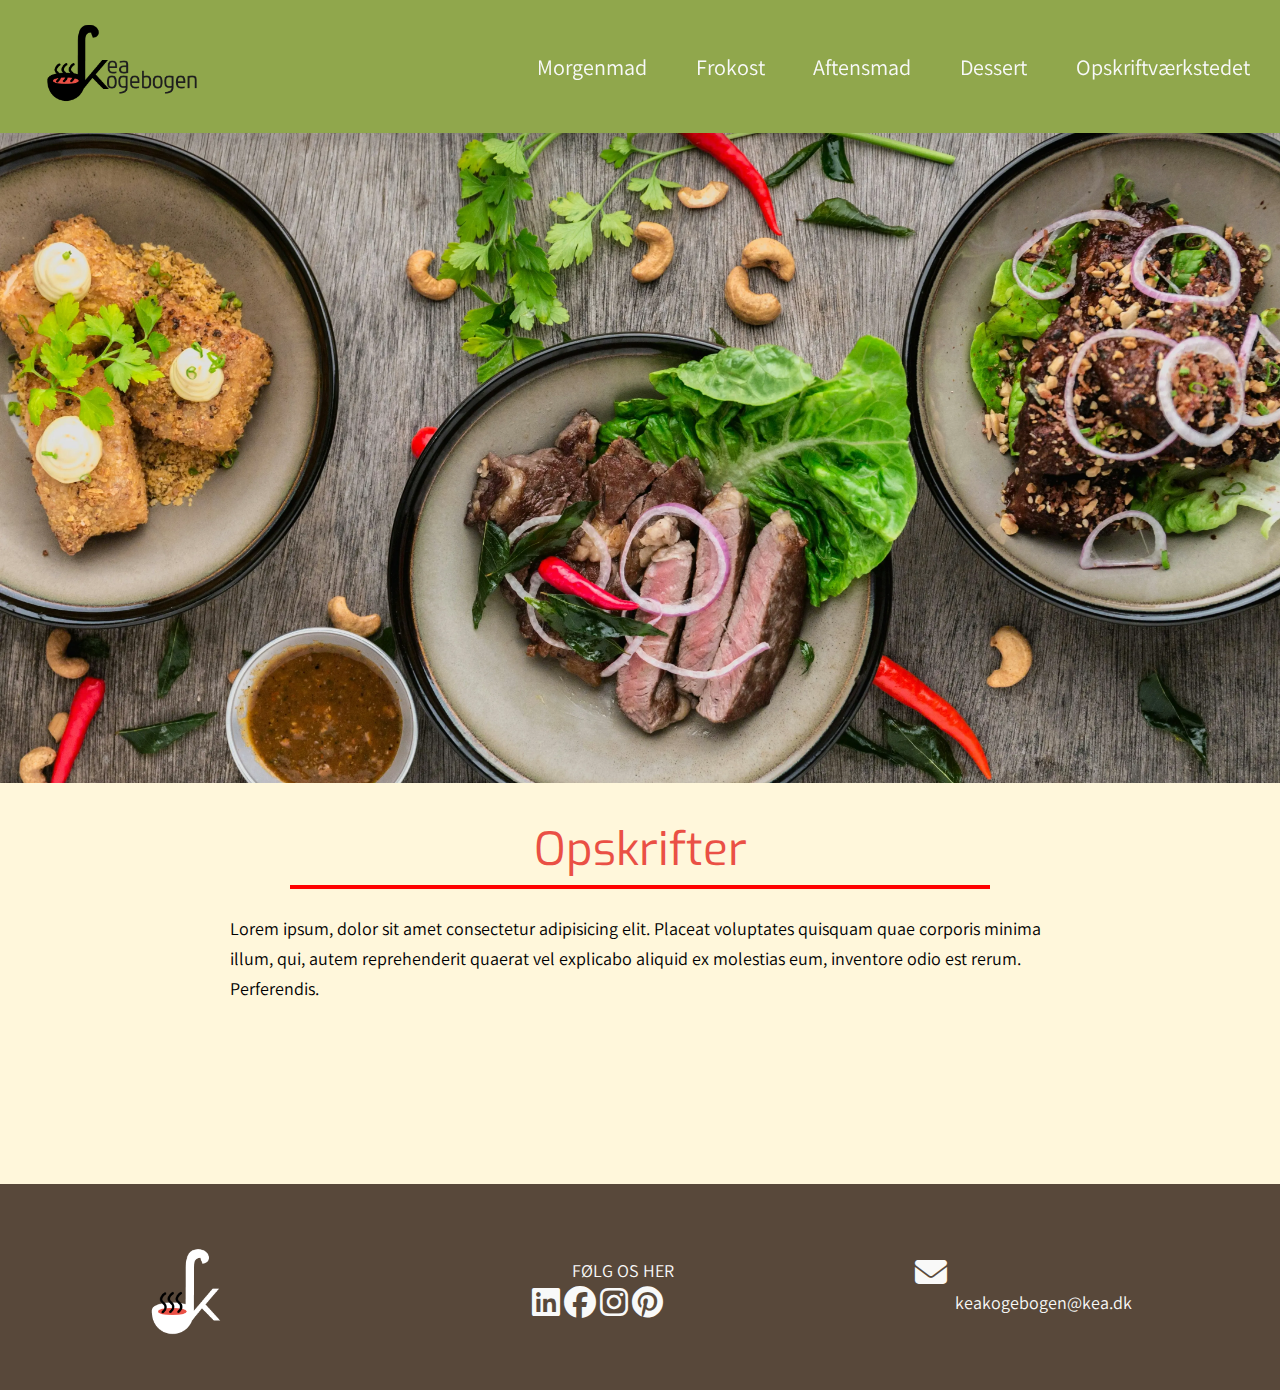
==== index.html @ c02ee157 "forside v2" ====
<!DOCTYPE html>
<html lang="Da">

<head>
    <meta charset="UTF-8">
    <meta name="viewport" content="width=device-width, initial-scale=1.0">
    <title>KeaKogebogen</title>
    <link rel="stylesheet" href="/css/faeles.css">
    <link rel="stylesheet" href="/css/index.css">
    <link rel="stylesheet" href="https://cdnjs.cloudflare.com/ajax/libs/font-awesome/6.5.1/css/all.min.css">
    <link rel="preconnect" href="https://fonts.googleapis.com">
    <link rel="preconnect" href="https://fonts.googleapis.com">


    <link rel="preconnect" href="https://fonts.googleapis.com">
    <link rel="preconnect" href="https://fonts.gstatic.com" crossorigin>
    <link href="https://fonts.googleapis.com/css2?family=Assistant:wght@200..800&display=swap" rel="stylesheet">

    <link rel="preconnect" href="https://fonts.googleapis.com">
    <link rel="preconnect" href="https://fonts.gstatic.com" crossorigin>
    <link
        href="https://fonts.googleapis.com/css2?family=Assistant:wght@200..800&family=Exo:ital,wght@0,100..900;1,100..900&display=swap"
        rel="stylesheet">


    <link rel="preconnect" href="https://fonts.gstatic.com" crossorigin>
    <link
        href="https://fonts.googleapis.com/css2?family=Anton&family=Exo:ital,wght@0,100..900;1,100..900&family=Farro:wght@300;400;500;700&family=Roboto:ital,wght@0,100..900;1,100..900&display=swap"
        rel="stylesheet">


    <script src="/js/index.js" defer></script>
</head>

<body>
    <header class="header">
        <div class="logo">
            <a href="index.html">
                <img src="/assets/Logo.png" alt="Logo">
            </a>
        </div>
        <nav>
            <ul class="menu">
                <li><a href="#">Morgenmad</a></li>
                <li><a href="#">Frokost</a></li>
                <li><a href="#">Aftensmad</a></li>
                <li><a href="#">Dessert</a></li>
                <li><a href="#">Opskriftværkstedet</a></li>
            </ul>
        </nav>

        <div class="burger">
            <div class="line"></div>
            <div class="line"></div>
            <div class="line"></div>
        </div>
    </header>
    <img class="hero" src="/assets/hero_image.webp" alt="">
    <main>




        <h1>Opskrifter</h1>
        <hr>
        <p>Lorem ipsum, dolor sit amet consectetur adipisicing elit. Placeat voluptates quisquam quae corporis minima
            illum, qui, autem reprehenderit quaerat vel explicabo aliquid ex molestias eum, inventore odio est rerum.
            Perferendis.</p>
        <div class="grid_1-1-1-1">


        </div>




    </main>
    <footer>
        <div class="logo_footer">
            <a href="index.html">
                <img src="/assets/white_logo.png" alt="Logo">
            </a>
        </div>

        <div class="icons">
            <div>
                <p> FØLG OS HER</p>
                <div>
                    <i class="fab fa-linkedin fa-2x"></i>

                    <i class="fab fa-facebook fa-2x"></i>

                    <i class="fab fa-instagram fa-2x"></i>

                    <i class="fab fa-pinterest fa-2x"></i>
                </div>
            </div>
        </div>

        <div class="mail"><i class="fas fa-envelope fa-2x"></i>
            <p>keakogebogen@kea.dk</p>
        </div>
    </footer>
</body>

</html>
---- css/faeles.css ----
/**
 * farvekoder
 *
 * @format
 */

/* 
##EA5045
#58483A
#E4B455
#476E12
#FFF7DB
#90A74C
*/

/* fonte */
/* 
font-family: "EXO"
font-family: "Assistant" 
font-family: "Farro"
*/
:root {
    --primary: #FFF7DB;
    --secondary: #E4B455;
    --accent: #EA5045;
    --brown:#58483A;
    --green:#476E12;
    --lightgreen: #90A74C;

  
  
    --space-xs: 16px; 
    --space-sm: 20px;
    --space-md: 38px;


    --space-lg: 18px;
    --space-xl: 22px;
    --space-xxl: 46px;
  }
  
  * {
    margin: 0;
    padding: 0;
    box-sizing: border-box;
  }
  main {
    max-width: 1200px;
    margin-inline: auto;
    padding-inline: 40px;
  }
  body{
    background-color: var(--primary);
  }
  header {
    position: sticky;
    top: 0;
    display: flex;
    justify-content: space-between;
    align-items: center;
    padding: 20px;
    background-color: var(--lightgreen);
    box-shadow: 0 10px 10px rgba(0, 0, 0, 0.1);
    z-index: 20;
  }
  .logo img {
    width: 60%;
  }
  
  nav {
    display: flex;
    align-items: center;
  }
  
  
  .menu {
    display: flex;
    list-style: none;
    margin: 0;
    padding: 0;
    gap: 1.8rem;
  }
  
  .menu li {
    margin: 0;
  }
  
  .menu a {
    display: block;
    padding: 10px;
    color: #f8f9f9;
    text-decoration: none;
    font-size: 22px;
    font-family: "Assistant";
    font-weight: 400;
    transition: color 0.3s;
  }
  
  .menu a:hover {
    color: var(--secondary);
  }
  .burger {
    width: 30px;
    height: 20px;
    cursor: pointer;
  }
  
  .burger .line {
    width: 100%;
    height: 3px;
    background-color: #f8f9f9;
    margin-bottom: 5px;
    transition: 0.2s linear;
  }
  .burger {
    display: none;
  }
  @media screen and (max-width: 800px) {
    .menu {
      display: none;
    }
    .burger {
      display: block;
    }
    .burger.active .line:nth-child(1) {
      transform: rotate(45deg) translate(5px, 5px);
      transition: 0.2s linear;
    }
  
    .burger.active .line:nth-child(2) {
      opacity: 0;
      transition: 0.15s linear;
    }
  
    .burger.active .line:nth-child(3) {
      transform: rotate(-45deg) translate(5px, -5px);
      transition: 0.2s linear;
    }
  
    nav.active .menu {
      display: block;
      background-color: var(--lightgreen);
      position: absolute;
      top: 100%;
      left: 180px;
      width: 100%;
      box-shadow: 0 5px 5px rgba(0, 0, 0, 0.4);
      z-index: 1;
    }
  
    nav.active .menu li {
      margin: 10px 20px;
    }
  
    nav.active .menu a {
      font-size: 20px;
    }
  }
  
  




  /*footer*/
  footer {
    display: grid;
    grid-template-columns: 1fr;
    grid-template-rows: auto auto auto;
    align-items: center;
    background-color: var(--brown);
    color: #f9f9f8;
  
    width: 100%;
    margin: 0;
    font-size: 16px; 
    gap: 80px;
    padding: 1rem 3rem; 
}

.logo_footer, .icons, .mail{
  margin: 0 auto;
}
.logo_footer img{
    width: 60%;
}

  @media (min-width: 800px) {

  footer {
    flex-grow: 1;
  display: flex;
    align-items: center;
  }
  footer p{
    text-align: center;
  }
  
  
  .icons {
    display: grid;
    grid-template-rows: auto;
    color: #f8f9f9;
    display: flex; 
    align-items: center; 
  }
}
  
  /*font*/
  h1 {
    font-family: "Exo";
    font-size: var(--space-md);
    color: var(--accent);
    font-weight: 400;
    text-align: center;
margin-top: 2rem;
    margin-bottom: 5px;
  }
  
  
  h2 {
    font-family: "Farro";
    color: var(--brown);
    font-weight: 400;
    font-size: var(--space-sm);
    text-align: center;
    padding-top: 2%;
    padding-bottom: 2%;
  }
  
  a {
    font-family: "Assistant";
    
  }
  
  li {
    font-family: "Assistant";
    font-size: 16px;
    font-weight: 300;
    line-height: 30px;
    margin-bottom: 30px;
  }
  
  p {
    font-family: "Assistant";
  font-size: var(--space-xs);
    font-weight: 400;
    line-height: 30px;
  }
  ol li::marker{
    font-weight: bold;
    color: var(--accent);
    font-size: 20px;
  }
  .line{
    border: none;
    height: 2px;
    background-color: var(--brown);
    margin: 0 auto;
    width: 40%;
  }
  @media (min-width: 800px) {
    p{
      font-size: var(--space-lg);
    }
    h2{
      font-size: var(--space-xl);
    }
    h1{
      font-size: var(--space-xxl);
    }
    li{
      font-size: 18px;
    }
  }
---- css/index.css ----
main {
  max-width: 1500px;
  margin-inline: auto;
  padding-inline: 40px;
}

a {
  text-decoration: none;
}

.grid_1-1-1-1 {
  display: grid;
  grid-template-columns: repeat(auto-fit, minmax(300px, 2fr));
  gap: 20px;
  margin-top: 80px;
  margin-bottom: 100px;
}

p {
  max-width: 900px;
  margin-inline: auto;
  padding-inline: 40px;
  margin-bottom: 3fr;
}

h1 {
  text-align: center;
}

hr {
  background-color: red;
  height: 4px;
  width: 700px;
  border: none;
  max-width: 900px;
  margin-inline: auto;
  padding-inline: 40px;
  margin-bottom: 25px;
}

.kategorier {
  margin: 0 auto;
}

.kategorier h2 {
  text-align: center;
}

.cirkel {
  width: 200px;
  height: 200px;
  border-radius: 50%;
  border: 10px solid #90a74c;
  background-image: url("https://cdn.dummyjson.com/recipe-images/1.webp");
  background-size: cover;
  background-position: center;
  margin-bottom: 10px;
}

.hero {
  aspect-ratio: 16/9;
  height: 650px;
  width: 100%;
  object-fit: cover;
}
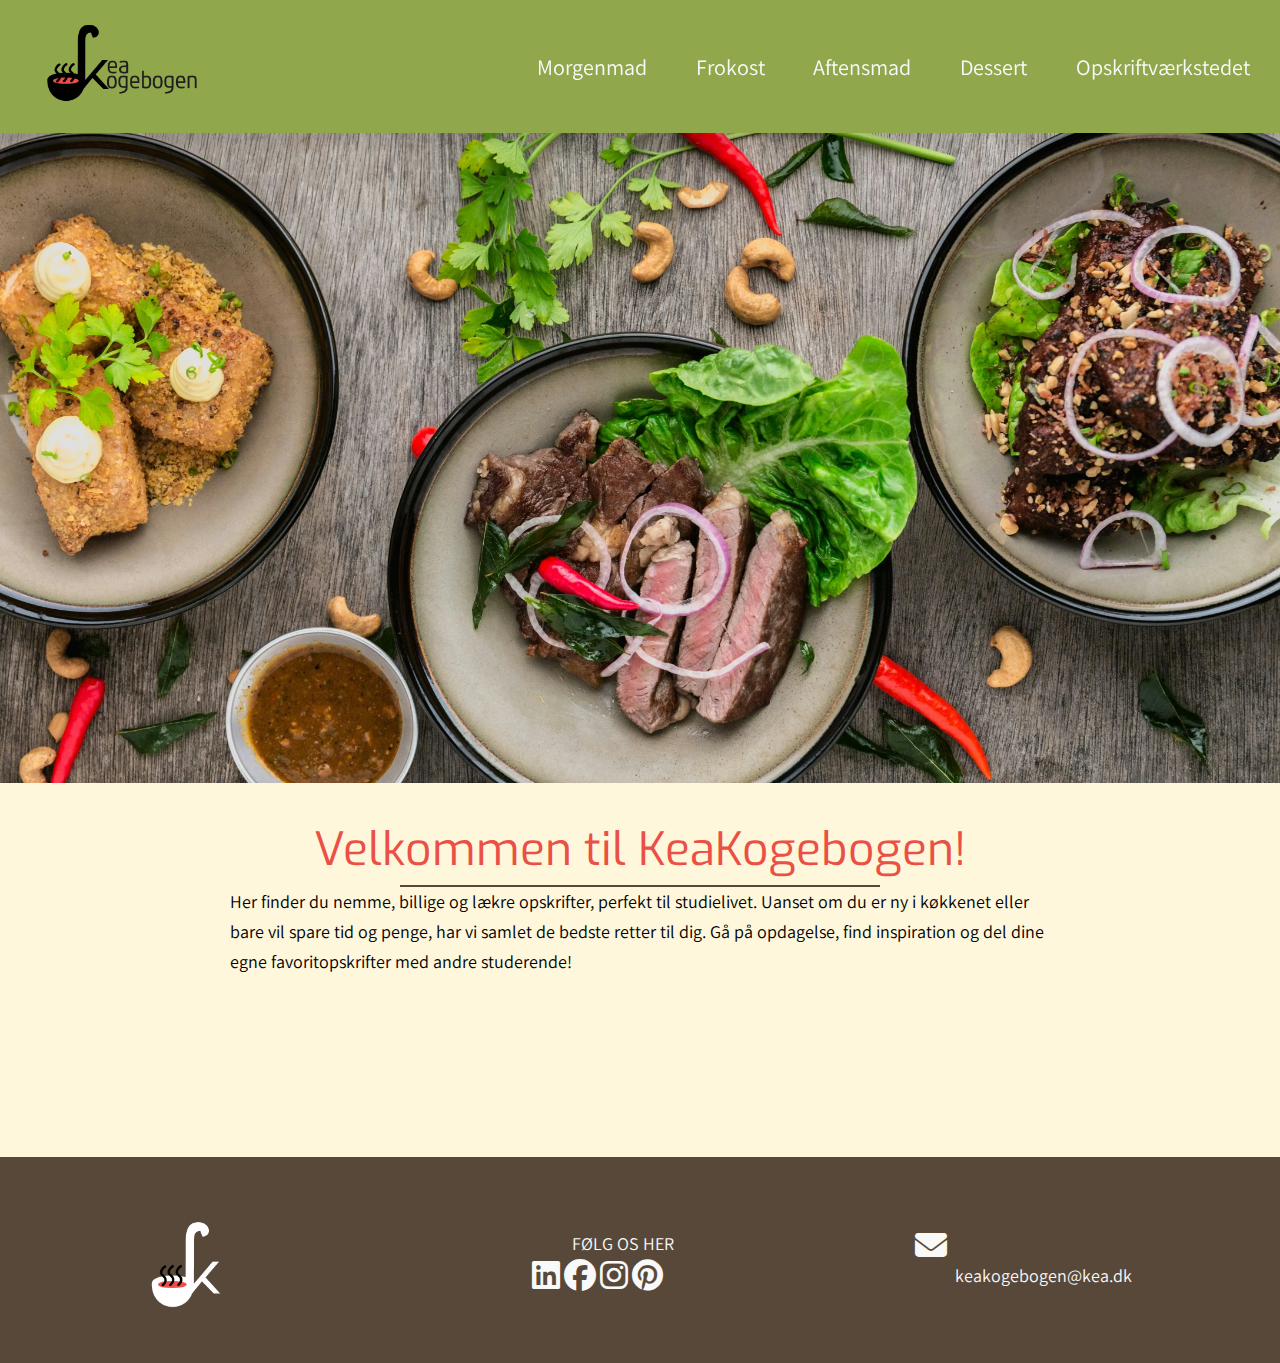
==== commit 961941ef: "Add js bla" ====
--- a/index.html
+++ b/index.html
@@ -61,11 +61,15 @@
 
 
 
-        <h1>Opskrifter</h1>
-        <hr>
-        <p>Lorem ipsum, dolor sit amet consectetur adipisicing elit. Placeat voluptates quisquam quae corporis minima
-            illum, qui, autem reprehenderit quaerat vel explicabo aliquid ex molestias eum, inventore odio est rerum.
-            Perferendis.</p>
+        <h1>Velkommen til KeaKogebogen!</h1>
+        <hr class="line">
+        <p>
+
+            Her finder du nemme, billige og lækre opskrifter, perfekt til studielivet. Uanset om du er ny i køkkenet
+            eller bare vil
+            spare tid og penge, har vi samlet de bedste retter til dig.
+
+            Gå på opdagelse, find inspiration og del dine egne favoritopskrifter med andre studerende! </p>
         <div class="grid_1-1-1-1">
 
 
--- a/css/faeles.css
+++ b/css/faeles.css
@@ -238,7 +238,7 @@
     font-size: 16px;
     font-weight: 300;
     line-height: 30px;
-    margin-bottom: 30px;
+    margin-bottom: 10px;
   }
   
   p {
--- a/css/index.css
+++ b/css/index.css
@@ -28,7 +28,7 @@
 }
 
 hr {
-  background-color: red;
+  background-color: ;
   height: 4px;
   width: 700px;
   border: none;
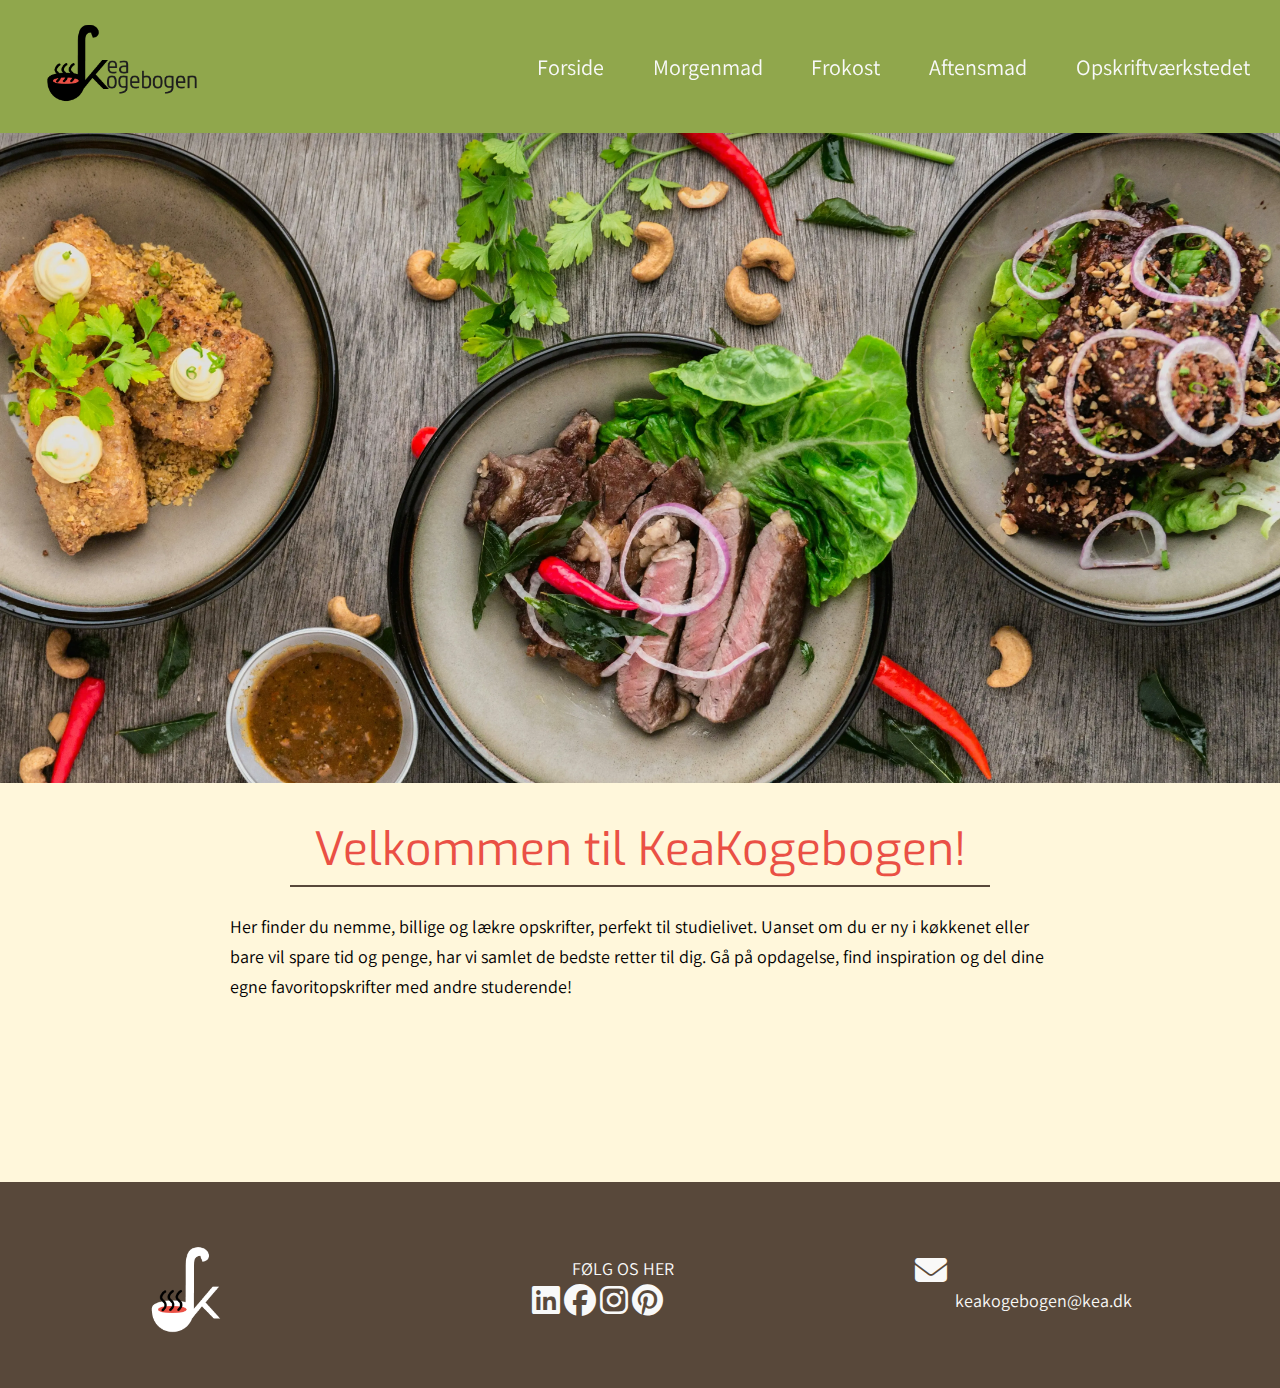
==== commit b60d5a73: "add categry" ====
--- a/index.html
+++ b/index.html
@@ -41,10 +41,11 @@
         </div>
         <nav>
             <ul class="menu">
-                <li><a href="#">Morgenmad</a></li>
-                <li><a href="#">Frokost</a></li>
-                <li><a href="#">Aftensmad</a></li>
-                <li><a href="#">Dessert</a></li>
+                <li><a href="index.html">Forside</a></li>
+                <li><a href="produktliste.html?category=Breakfast">Morgenmad</a></li>
+                <li><a href="produktliste.html?category=Lunch">Frokost</a></li>
+                <li><a href="produktliste.html?category=Dinner">Aftensmad</a></li>
+
                 <li><a href="#">Opskriftværkstedet</a></li>
             </ul>
         </nav>
--- a/css/index.css
+++ b/css/index.css
@@ -27,12 +27,11 @@
   text-align: center;
 }
 
-hr {
-  background-color: ;
-  height: 4px;
+hr,
+.line {
   width: 700px;
   border: none;
-  max-width: 900px;
+  max-width: 80%;
   margin-inline: auto;
   padding-inline: 40px;
   margin-bottom: 25px;
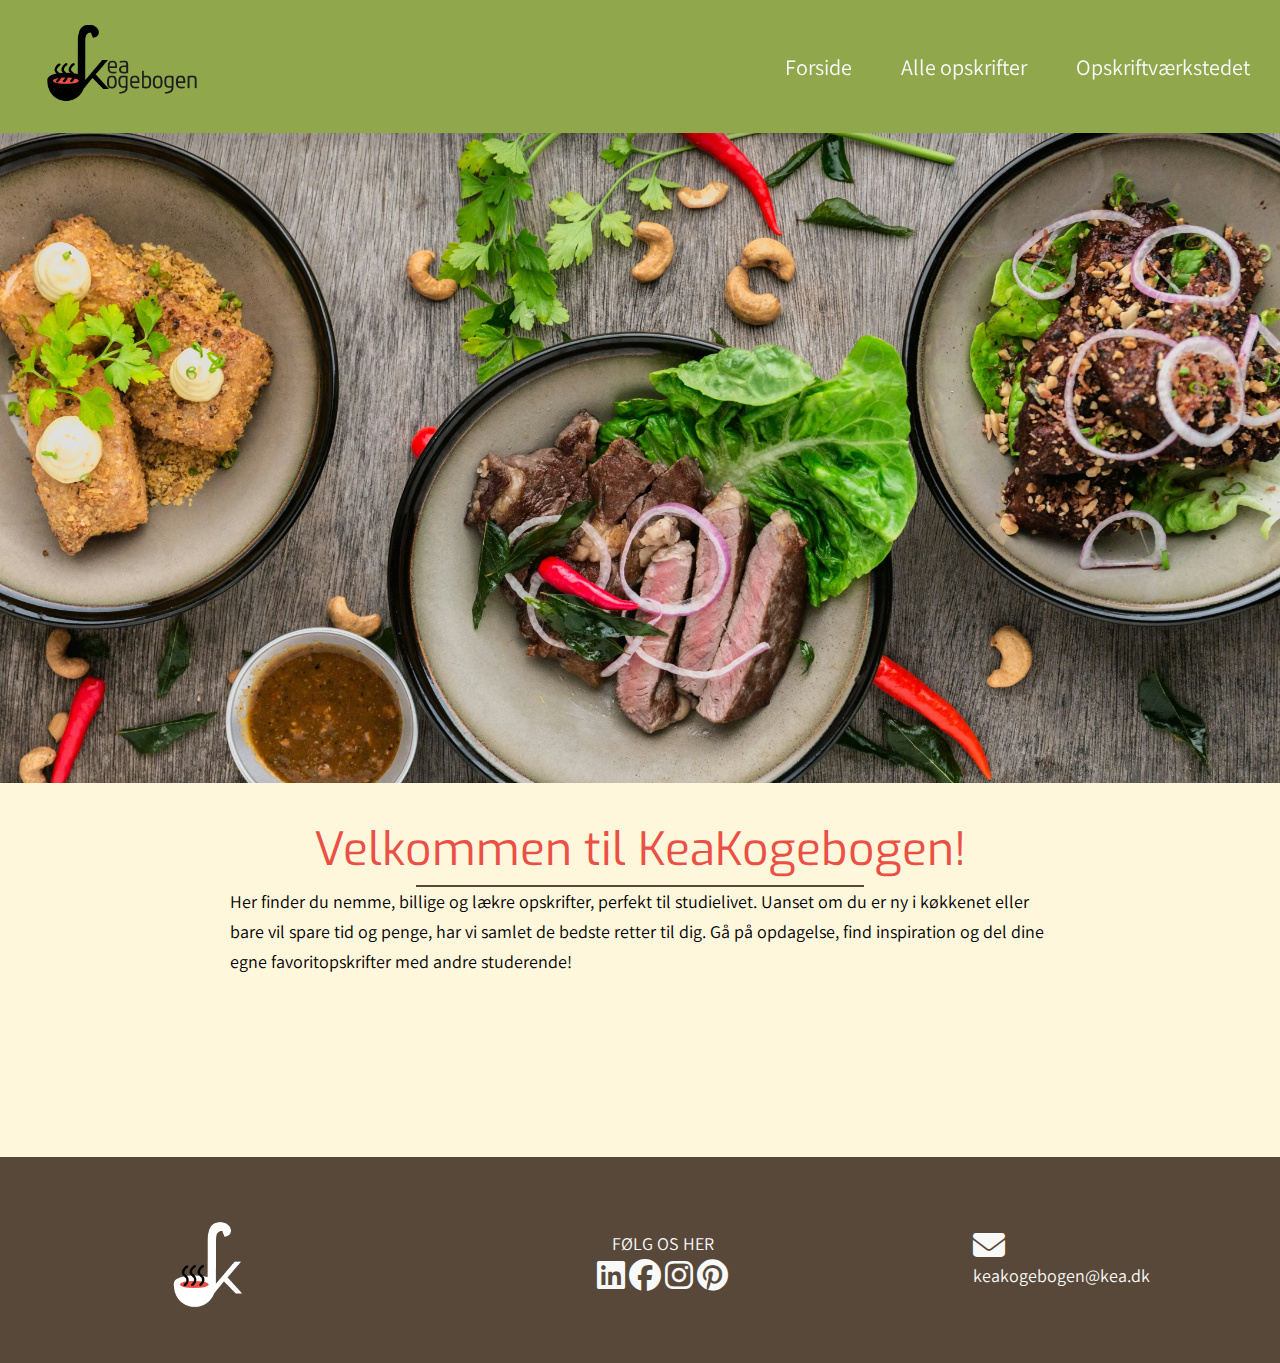
==== commit c126bcb0: "add Menu" ====
--- a/index.html
+++ b/index.html
@@ -5,8 +5,11 @@
     <meta charset="UTF-8">
     <meta name="viewport" content="width=device-width, initial-scale=1.0">
     <title>KeaKogebogen</title>
-    <link rel="stylesheet" href="/css/faeles.css">
-    <link rel="stylesheet" href="/css/index.css">
+    <link rel="stylesheet" href="./css/faeles.css">
+    <link rel="stylesheet" href="./css/index.css">
+    <script src="js/index.js" defer></script>
+    <script src="/js/menu.js" defer></script>
+    <link rel="stylesheet" href="./css/faeles.css">
     <link rel="stylesheet" href="https://cdnjs.cloudflare.com/ajax/libs/font-awesome/6.5.1/css/all.min.css">
     <link rel="preconnect" href="https://fonts.googleapis.com">
     <link rel="preconnect" href="https://fonts.googleapis.com">
@@ -29,7 +32,6 @@
         rel="stylesheet">
 
 
-    <script src="/js/index.js" defer></script>
 </head>
 
 <body>
@@ -42,9 +44,7 @@
         <nav>
             <ul class="menu">
                 <li><a href="index.html">Forside</a></li>
-                <li><a href="produktliste.html?category=Breakfast">Morgenmad</a></li>
-                <li><a href="produktliste.html?category=Lunch">Frokost</a></li>
-                <li><a href="produktliste.html?category=Dinner">Aftensmad</a></li>
+                <li><a href="produktliste.html">Alle opskrifter</a></li>
 
                 <li><a href="#">Opskriftværkstedet</a></li>
             </ul>
@@ -64,7 +64,7 @@
 
         <h1>Velkommen til KeaKogebogen!</h1>
         <hr class="line">
-        <p>
+        <p class="tekst">
 
             Her finder du nemme, billige og lækre opskrifter, perfekt til studielivet. Uanset om du er ny i køkkenet
             eller bare vil
@@ -83,7 +83,7 @@
     <footer>
         <div class="logo_footer">
             <a href="index.html">
-                <img src="/assets/white_logo.png" alt="Logo">
+                <img src="./assets/white_logo.png" alt="Logo">
             </a>
         </div>
 
--- a/css/index.css
+++ b/css/index.css
@@ -1,11 +1,11 @@
-main {
-  max-width: 1500px;
-  margin-inline: auto;
-  padding-inline: 40px;
+a {
+  text-decoration: none;
 }
 
-a {
-  text-decoration: none;
+* {
+  margin: 0;
+  padding: 0;
+  box-sizing: border-box;
 }
 
 .grid_1-1-1-1 {
@@ -16,15 +16,11 @@
   margin-bottom: 100px;
 }
 
-p {
+.tekst {
   max-width: 900px;
   margin-inline: auto;
   padding-inline: 40px;
   margin-bottom: 3fr;
-}
-
-h1 {
-  text-align: center;
 }
 
 hr,
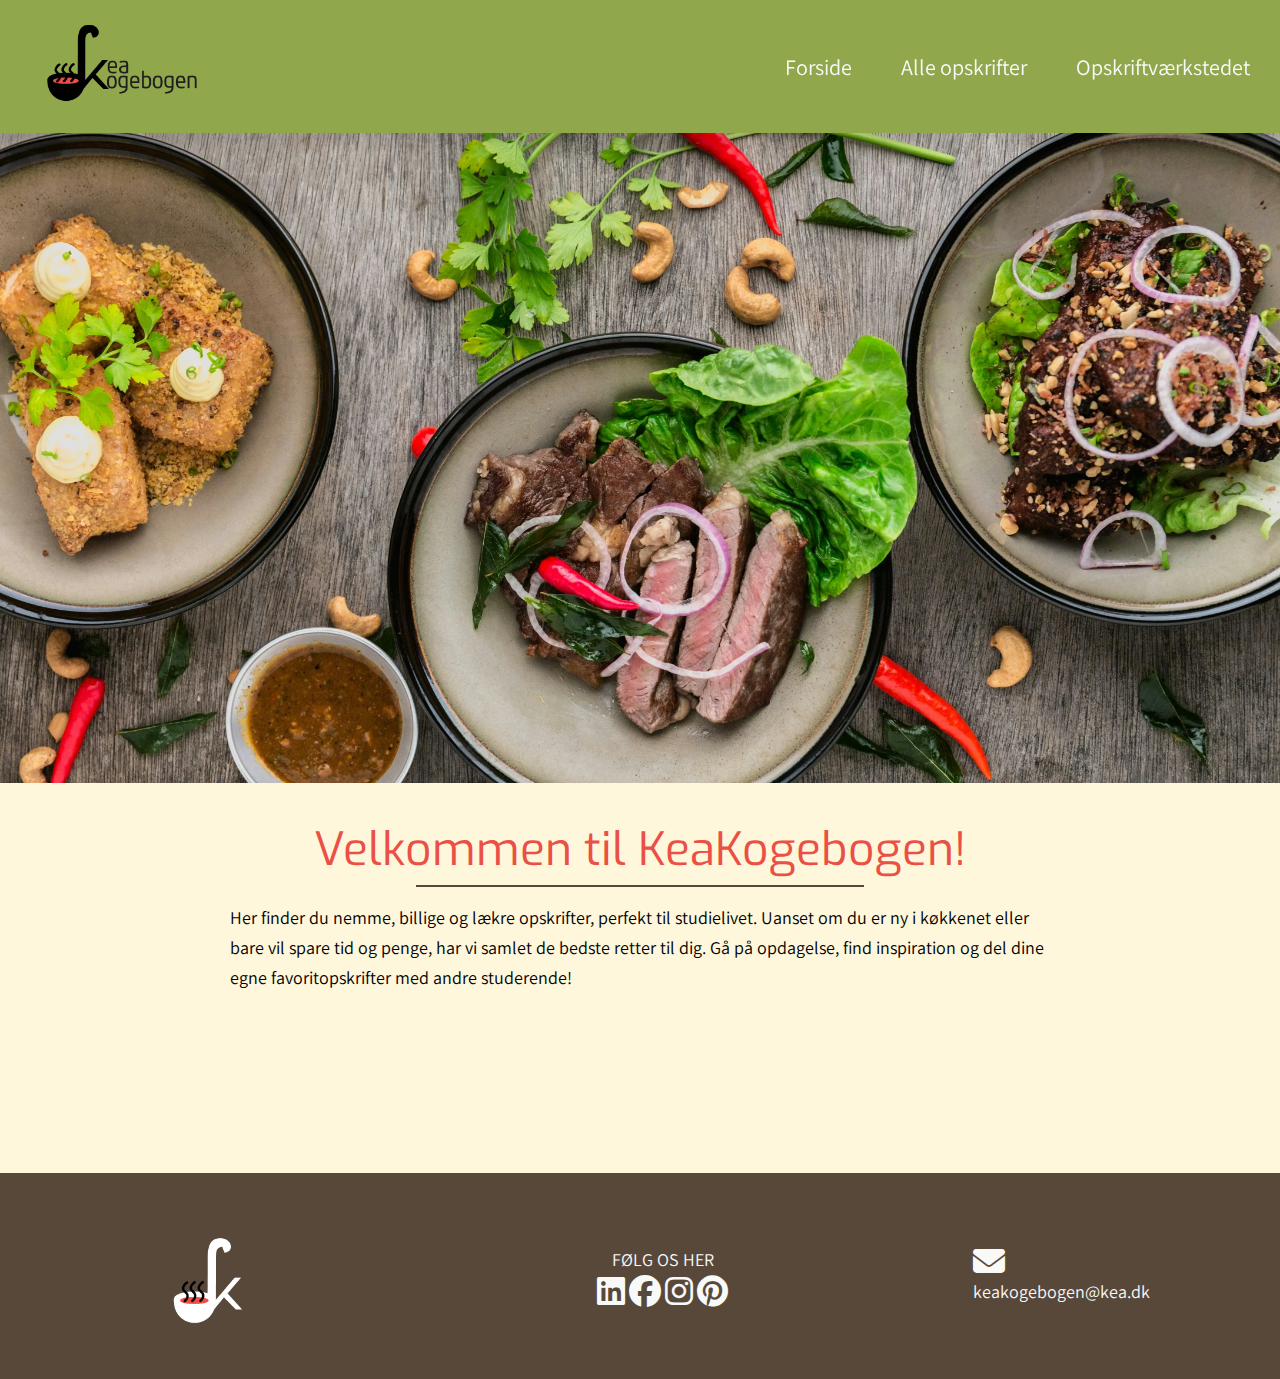
==== commit 9ba2ed2a: "add ny link" ====
--- a/index.html
+++ b/index.html
@@ -46,7 +46,7 @@
                 <li><a href="index.html">Forside</a></li>
                 <li><a href="produktliste.html">Alle opskrifter</a></li>
 
-                <li><a href="#">Opskriftværkstedet</a></li>
+                <li><a href="opskrifter.html">Opskriftværkstedet</a></li>
             </ul>
         </nav>
 
--- a/css/faeles.css
+++ b/css/faeles.css
@@ -97,8 +97,9 @@
   }
   
   .menu a:hover {
-    color: var(--secondary);
-  }
+    color: var(--accent);
+  }
+
   .burger {
     width: 30px;
     height: 20px;
@@ -248,7 +249,7 @@
     line-height: 30px;
   }
   ol li::marker{
-    font-weight: bold;
+   font-weight: 500;
     color: var(--accent);
     font-size: 20px;
   }
@@ -258,6 +259,7 @@
     background-color: var(--brown);
     margin: 0 auto;
     width: 40%;
+    margin-bottom: 1rem;
   }
   @media (min-width: 800px) {
     p{
--- a/css/index.css
+++ b/css/index.css
@@ -6,6 +6,12 @@
   margin: 0;
   padding: 0;
   box-sizing: border-box;
+}
+
+main {
+  max-width: 1500px;
+  margin-inline: auto;
+  padding-inline: 40px;
 }
 
 .grid_1-1-1-1 {
@@ -29,7 +35,7 @@
   border: none;
   max-width: 80%;
   margin-inline: auto;
-  padding-inline: 40px;
+
   margin-bottom: 25px;
 }
 
--- a/css/faeles.css
+++ b/css/faeles.css
@@ -97,8 +97,9 @@
   }
   
   .menu a:hover {
-    color: var(--secondary);
-  }
+    color: var(--accent);
+  }
+
   .burger {
     width: 30px;
     height: 20px;
@@ -248,7 +249,7 @@
     line-height: 30px;
   }
   ol li::marker{
-    font-weight: bold;
+   font-weight: 500;
     color: var(--accent);
     font-size: 20px;
   }
@@ -258,6 +259,7 @@
     background-color: var(--brown);
     margin: 0 auto;
     width: 40%;
+    margin-bottom: 1rem;
   }
   @media (min-width: 800px) {
     p{
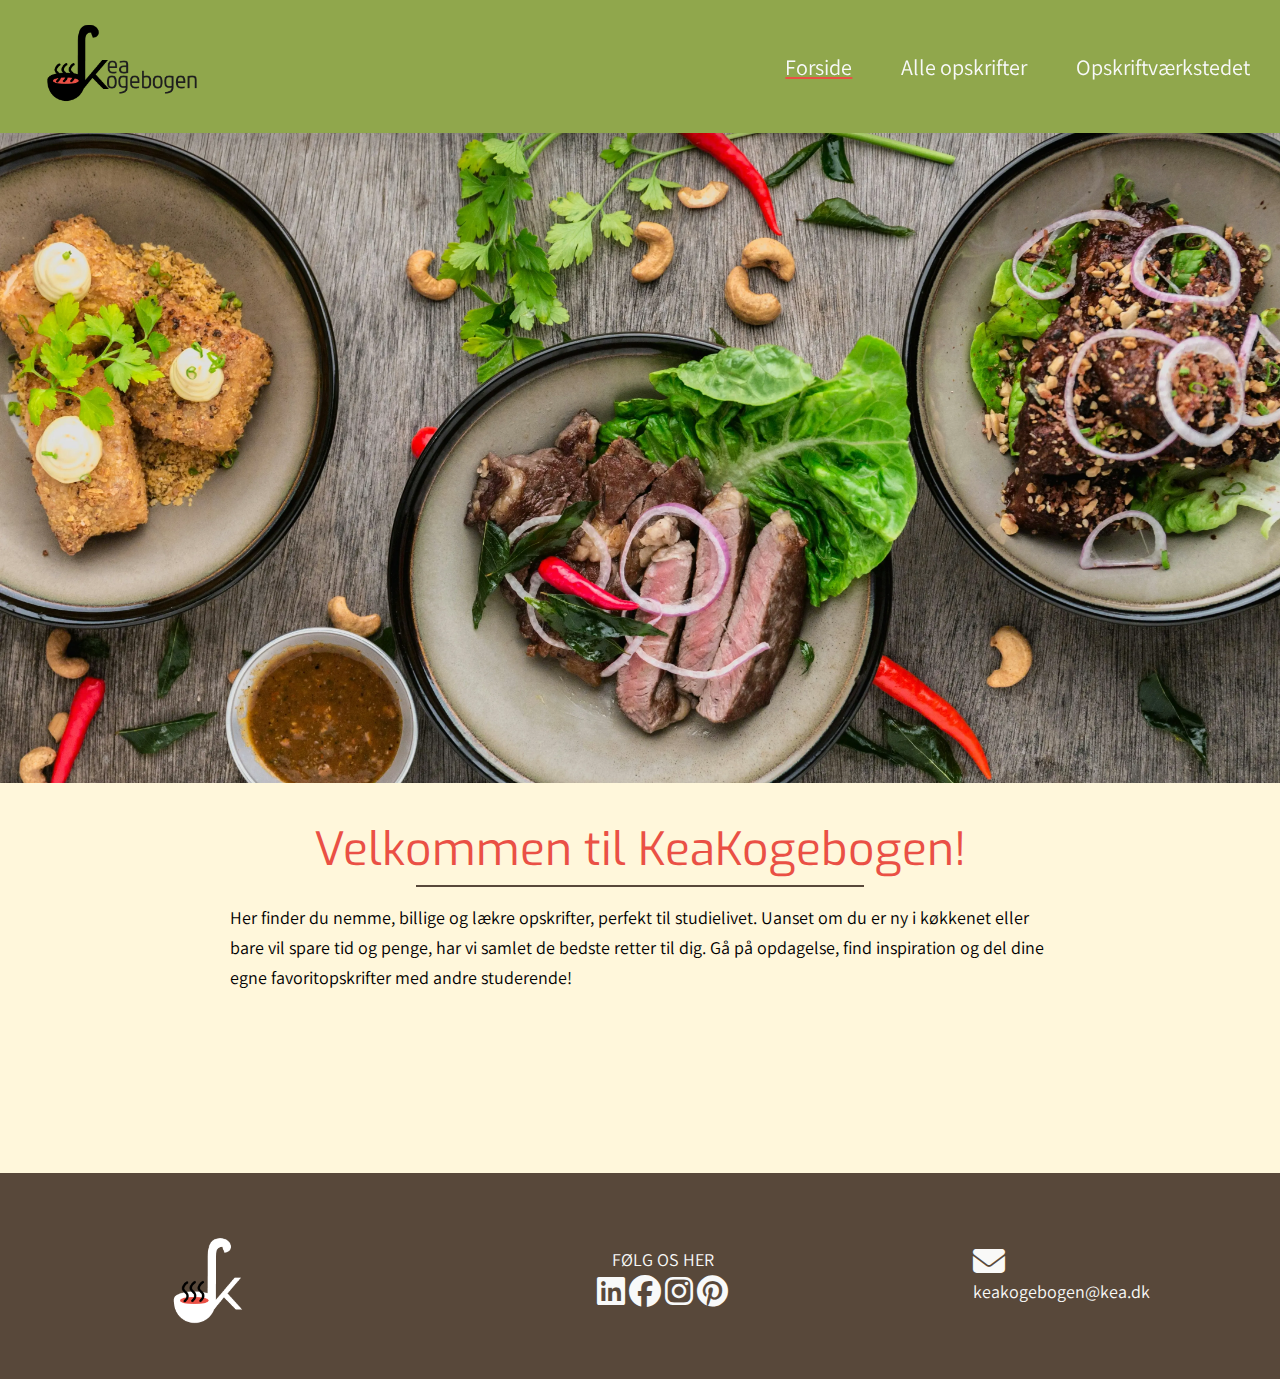
==== commit e9345714: "Flyttede filer plus aktiv status" ====
--- a/index.html
+++ b/index.html
@@ -38,12 +38,12 @@
     <header class="header">
         <div class="logo">
             <a href="index.html">
-                <img src="/assets/Logo.png" alt="Logo">
+                <img src="/assets/img/Logo.png" alt="Logo">
             </a>
         </div>
         <nav>
             <ul class="menu">
-                <li><a href="index.html">Forside</a></li>
+                <li class="aktiv"><a href="index.html">Forside</a></li>
                 <li><a href="produktliste.html">Alle opskrifter</a></li>
 
                 <li><a href="opskrifter.html">Opskriftværkstedet</a></li>
@@ -56,7 +56,7 @@
             <div class="line"></div>
         </div>
     </header>
-    <img class="hero" src="/assets/hero_image.webp" alt="">
+    <img class="hero" src="/assets/img/hero_image.webp" alt="">
     <main>
 
 
@@ -83,7 +83,7 @@
     <footer>
         <div class="logo_footer">
             <a href="index.html">
-                <img src="./assets/white_logo.png" alt="Logo">
+                <img src="/assets/img/white_logo.png" alt="Logo">
             </a>
         </div>
 
--- a/css/faeles.css
+++ b/css/faeles.css
@@ -20,260 +20,258 @@
 font-family: "Farro"
 */
 :root {
-    --primary: #FFF7DB;
-    --secondary: #E4B455;
-    --accent: #EA5045;
-    --brown:#58483A;
-    --green:#476E12;
-    --lightgreen: #90A74C;
-
-  
-  
-    --space-xs: 16px; 
-    --space-sm: 20px;
-    --space-md: 38px;
-
-
-    --space-lg: 18px;
-    --space-xl: 22px;
-    --space-xxl: 46px;
-  }
-  
-  * {
-    margin: 0;
-    padding: 0;
-    box-sizing: border-box;
-  }
-  main {
-    max-width: 1200px;
-    margin-inline: auto;
-    padding-inline: 40px;
-  }
-  body{
-    background-color: var(--primary);
-  }
-  header {
-    position: sticky;
-    top: 0;
-    display: flex;
-    justify-content: space-between;
-    align-items: center;
-    padding: 20px;
+  --primary: #fff7db;
+  --secondary: #e4b455;
+  --accent: #ea5045;
+  --brown: #58483a;
+  --green: #476e12;
+  --lightgreen: #90a74c;
+
+  --space-xs: 16px;
+  --space-sm: 20px;
+  --space-md: 38px;
+
+  --space-lg: 18px;
+  --space-xl: 22px;
+  --space-xxl: 46px;
+}
+
+* {
+  margin: 0;
+  padding: 0;
+  box-sizing: border-box;
+}
+main {
+  max-width: 1200px;
+  margin-inline: auto;
+  padding-inline: 40px;
+}
+body {
+  background-color: var(--primary);
+}
+header {
+  position: sticky;
+  top: 0;
+  display: flex;
+  justify-content: space-between;
+  align-items: center;
+  padding: 20px;
+  background-color: var(--lightgreen);
+  box-shadow: 0 10px 10px rgba(0, 0, 0, 0.1);
+  z-index: 20;
+}
+.logo img {
+  width: 60%;
+}
+
+nav {
+  display: flex;
+  align-items: center;
+}
+
+.menu {
+  display: flex;
+  list-style: none;
+  margin: 0;
+  padding: 0;
+  gap: 1.8rem;
+}
+
+.menu li {
+  margin: 0;
+}
+
+.menu a {
+  display: block;
+  padding: 10px;
+  color: #f8f9f9;
+  text-decoration: none;
+  font-size: 22px;
+  font-family: "Assistant";
+  font-weight: 400;
+  transition: color 0.3s;
+}
+
+.menu a:hover {
+  color: var(--accent);
+}
+
+.burger {
+  width: 30px;
+  height: 20px;
+  cursor: pointer;
+}
+
+.burger .line {
+  width: 100%;
+  height: 3px;
+  background-color: #f8f9f9;
+  margin-bottom: 5px;
+  transition: 0.2s linear;
+}
+.burger {
+  display: none;
+}
+@media screen and (max-width: 800px) {
+  .menu {
+    display: none;
+  }
+  .burger {
+    display: block;
+  }
+  .burger.active .line:nth-child(1) {
+    transform: rotate(45deg) translate(5px, 5px);
+    transition: 0.2s linear;
+  }
+
+  .burger.active .line:nth-child(2) {
+    opacity: 0;
+    transition: 0.15s linear;
+  }
+
+  .burger.active .line:nth-child(3) {
+    transform: rotate(-45deg) translate(5px, -5px);
+    transition: 0.2s linear;
+  }
+
+  nav.active .menu {
+    display: block;
     background-color: var(--lightgreen);
-    box-shadow: 0 10px 10px rgba(0, 0, 0, 0.1);
-    z-index: 20;
-  }
-  .logo img {
-    width: 60%;
-  }
-  
-  nav {
+    position: absolute;
+    top: 100%;
+    left: 180px;
+    width: 100%;
+    box-shadow: 0 5px 5px rgba(0, 0, 0, 0.4);
+    z-index: 1;
+  }
+
+  nav.active .menu li {
+    margin: 10px 20px;
+  }
+
+  nav.active .menu a {
+    font-size: 20px;
+  }
+}
+
+/*footer*/
+footer {
+  display: grid;
+  grid-template-columns: 1fr;
+  grid-template-rows: auto auto auto;
+  align-items: center;
+  background-color: var(--brown);
+  color: #f9f9f8;
+
+  width: 100%;
+  margin: 0;
+  font-size: 16px;
+  gap: 80px;
+  padding: 1rem 3rem;
+}
+
+.logo_footer,
+.icons,
+.mail {
+  margin: 0 auto;
+}
+.logo_footer img {
+  width: 60%;
+}
+
+@media (min-width: 800px) {
+  footer {
+    flex-grow: 1;
     display: flex;
     align-items: center;
   }
-  
-  
-  .menu {
-    display: flex;
-    list-style: none;
-    margin: 0;
-    padding: 0;
-    gap: 1.8rem;
-  }
-  
-  .menu li {
-    margin: 0;
-  }
-  
-  .menu a {
-    display: block;
-    padding: 10px;
-    color: #f8f9f9;
-    text-decoration: none;
-    font-size: 22px;
-    font-family: "Assistant";
-    font-weight: 400;
-    transition: color 0.3s;
-  }
-  
-  .menu a:hover {
-    color: var(--accent);
-  }
-
-  .burger {
-    width: 30px;
-    height: 20px;
-    cursor: pointer;
-  }
-  
-  .burger .line {
-    width: 100%;
-    height: 3px;
-    background-color: #f8f9f9;
-    margin-bottom: 5px;
-    transition: 0.2s linear;
-  }
-  .burger {
-    display: none;
-  }
-  @media screen and (max-width: 800px) {
-    .menu {
-      display: none;
-    }
-    .burger {
-      display: block;
-    }
-    .burger.active .line:nth-child(1) {
-      transform: rotate(45deg) translate(5px, 5px);
-      transition: 0.2s linear;
-    }
-  
-    .burger.active .line:nth-child(2) {
-      opacity: 0;
-      transition: 0.15s linear;
-    }
-  
-    .burger.active .line:nth-child(3) {
-      transform: rotate(-45deg) translate(5px, -5px);
-      transition: 0.2s linear;
-    }
-  
-    nav.active .menu {
-      display: block;
-      background-color: var(--lightgreen);
-      position: absolute;
-      top: 100%;
-      left: 180px;
-      width: 100%;
-      box-shadow: 0 5px 5px rgba(0, 0, 0, 0.4);
-      z-index: 1;
-    }
-  
-    nav.active .menu li {
-      margin: 10px 20px;
-    }
-  
-    nav.active .menu a {
-      font-size: 20px;
-    }
-  }
-  
-  
-
-
-
-
-  /*footer*/
-  footer {
-    display: grid;
-    grid-template-columns: 1fr;
-    grid-template-rows: auto auto auto;
-    align-items: center;
-    background-color: var(--brown);
-    color: #f9f9f8;
-  
-    width: 100%;
-    margin: 0;
-    font-size: 16px; 
-    gap: 80px;
-    padding: 1rem 3rem; 
-}
-
-.logo_footer, .icons, .mail{
-  margin: 0 auto;
-}
-.logo_footer img{
-    width: 60%;
-}
-
-  @media (min-width: 800px) {
-
-  footer {
-    flex-grow: 1;
-  display: flex;
-    align-items: center;
-  }
-  footer p{
+  footer p {
     text-align: center;
   }
-  
-  
+
   .icons {
     display: grid;
     grid-template-rows: auto;
     color: #f8f9f9;
-    display: flex; 
-    align-items: center; 
-  }
-}
-  
-  /*font*/
+    display: flex;
+    align-items: center;
+  }
+}
+
+/*font*/
+h1 {
+  font-family: "Exo";
+  font-size: var(--space-md);
+  color: var(--accent);
+  font-weight: 400;
+  text-align: center;
+  margin-top: 2rem;
+  margin-bottom: 5px;
+}
+
+h2 {
+  font-family: "Farro";
+  color: var(--brown);
+  font-weight: 400;
+  font-size: var(--space-sm);
+  text-align: center;
+  padding-top: 2%;
+  padding-bottom: 2%;
+}
+
+a {
+  font-family: "Assistant";
+}
+
+li {
+  font-family: "Assistant";
+  font-size: 16px;
+  font-weight: 300;
+  line-height: 30px;
+  margin-bottom: 10px;
+}
+
+p {
+  font-family: "Assistant";
+  font-size: var(--space-xs);
+  font-weight: 400;
+  line-height: 30px;
+}
+ol li::marker {
+  font-weight: 500;
+  color: var(--accent);
+  font-size: 20px;
+}
+.line {
+  border: none;
+  height: 2px;
+  background-color: var(--brown);
+  margin: 0 auto;
+  width: 40%;
+  margin-bottom: 1rem;
+}
+@media (min-width: 800px) {
+  p {
+    font-size: var(--space-lg);
+  }
+  h2 {
+    font-size: var(--space-xl);
+  }
   h1 {
-    font-family: "Exo";
-    font-size: var(--space-md);
-    color: var(--accent);
-    font-weight: 400;
-    text-align: center;
-margin-top: 2rem;
-    margin-bottom: 5px;
-  }
-  
-  
-  h2 {
-    font-family: "Farro";
-    color: var(--brown);
-    font-weight: 400;
-    font-size: var(--space-sm);
-    text-align: center;
-    padding-top: 2%;
-    padding-bottom: 2%;
-  }
-  
-  a {
-    font-family: "Assistant";
-    
-  }
-  
+    font-size: var(--space-xxl);
+  }
   li {
-    font-family: "Assistant";
-    font-size: 16px;
-    font-weight: 300;
-    line-height: 30px;
-    margin-bottom: 10px;
-  }
-  
-  p {
-    font-family: "Assistant";
-  font-size: var(--space-xs);
-    font-weight: 400;
-    line-height: 30px;
-  }
-  ol li::marker{
-   font-weight: 500;
-    color: var(--accent);
-    font-size: 20px;
-  }
-  .line{
-    border: none;
-    height: 2px;
-    background-color: var(--brown);
-    margin: 0 auto;
-    width: 40%;
-    margin-bottom: 1rem;
-  }
-  @media (min-width: 800px) {
-    p{
-      font-size: var(--space-lg);
-    }
-    h2{
-      font-size: var(--space-xl);
-    }
-    h1{
-      font-size: var(--space-xxl);
-    }
-    li{
-      font-size: 18px;
-    }
-  }
-  
-  +    font-size: 18px;
+  }
+}
+
+.aktiv {
+  text-decoration: underline;
+  text-decoration-color: var(--accent);
+
+  transition: text-decoration-color 0.3s ease-in-out;
+}
+
+.aktiv:hover {
+  text-decoration-color: var(--brown);
+}
--- a/css/faeles.css
+++ b/css/faeles.css
@@ -20,260 +20,258 @@
 font-family: "Farro"
 */
 :root {
-    --primary: #FFF7DB;
-    --secondary: #E4B455;
-    --accent: #EA5045;
-    --brown:#58483A;
-    --green:#476E12;
-    --lightgreen: #90A74C;
-
-  
-  
-    --space-xs: 16px; 
-    --space-sm: 20px;
-    --space-md: 38px;
-
-
-    --space-lg: 18px;
-    --space-xl: 22px;
-    --space-xxl: 46px;
-  }
-  
-  * {
-    margin: 0;
-    padding: 0;
-    box-sizing: border-box;
-  }
-  main {
-    max-width: 1200px;
-    margin-inline: auto;
-    padding-inline: 40px;
-  }
-  body{
-    background-color: var(--primary);
-  }
-  header {
-    position: sticky;
-    top: 0;
-    display: flex;
-    justify-content: space-between;
-    align-items: center;
-    padding: 20px;
+  --primary: #fff7db;
+  --secondary: #e4b455;
+  --accent: #ea5045;
+  --brown: #58483a;
+  --green: #476e12;
+  --lightgreen: #90a74c;
+
+  --space-xs: 16px;
+  --space-sm: 20px;
+  --space-md: 38px;
+
+  --space-lg: 18px;
+  --space-xl: 22px;
+  --space-xxl: 46px;
+}
+
+* {
+  margin: 0;
+  padding: 0;
+  box-sizing: border-box;
+}
+main {
+  max-width: 1200px;
+  margin-inline: auto;
+  padding-inline: 40px;
+}
+body {
+  background-color: var(--primary);
+}
+header {
+  position: sticky;
+  top: 0;
+  display: flex;
+  justify-content: space-between;
+  align-items: center;
+  padding: 20px;
+  background-color: var(--lightgreen);
+  box-shadow: 0 10px 10px rgba(0, 0, 0, 0.1);
+  z-index: 20;
+}
+.logo img {
+  width: 60%;
+}
+
+nav {
+  display: flex;
+  align-items: center;
+}
+
+.menu {
+  display: flex;
+  list-style: none;
+  margin: 0;
+  padding: 0;
+  gap: 1.8rem;
+}
+
+.menu li {
+  margin: 0;
+}
+
+.menu a {
+  display: block;
+  padding: 10px;
+  color: #f8f9f9;
+  text-decoration: none;
+  font-size: 22px;
+  font-family: "Assistant";
+  font-weight: 400;
+  transition: color 0.3s;
+}
+
+.menu a:hover {
+  color: var(--accent);
+}
+
+.burger {
+  width: 30px;
+  height: 20px;
+  cursor: pointer;
+}
+
+.burger .line {
+  width: 100%;
+  height: 3px;
+  background-color: #f8f9f9;
+  margin-bottom: 5px;
+  transition: 0.2s linear;
+}
+.burger {
+  display: none;
+}
+@media screen and (max-width: 800px) {
+  .menu {
+    display: none;
+  }
+  .burger {
+    display: block;
+  }
+  .burger.active .line:nth-child(1) {
+    transform: rotate(45deg) translate(5px, 5px);
+    transition: 0.2s linear;
+  }
+
+  .burger.active .line:nth-child(2) {
+    opacity: 0;
+    transition: 0.15s linear;
+  }
+
+  .burger.active .line:nth-child(3) {
+    transform: rotate(-45deg) translate(5px, -5px);
+    transition: 0.2s linear;
+  }
+
+  nav.active .menu {
+    display: block;
     background-color: var(--lightgreen);
-    box-shadow: 0 10px 10px rgba(0, 0, 0, 0.1);
-    z-index: 20;
-  }
-  .logo img {
-    width: 60%;
-  }
-  
-  nav {
+    position: absolute;
+    top: 100%;
+    left: 180px;
+    width: 100%;
+    box-shadow: 0 5px 5px rgba(0, 0, 0, 0.4);
+    z-index: 1;
+  }
+
+  nav.active .menu li {
+    margin: 10px 20px;
+  }
+
+  nav.active .menu a {
+    font-size: 20px;
+  }
+}
+
+/*footer*/
+footer {
+  display: grid;
+  grid-template-columns: 1fr;
+  grid-template-rows: auto auto auto;
+  align-items: center;
+  background-color: var(--brown);
+  color: #f9f9f8;
+
+  width: 100%;
+  margin: 0;
+  font-size: 16px;
+  gap: 80px;
+  padding: 1rem 3rem;
+}
+
+.logo_footer,
+.icons,
+.mail {
+  margin: 0 auto;
+}
+.logo_footer img {
+  width: 60%;
+}
+
+@media (min-width: 800px) {
+  footer {
+    flex-grow: 1;
     display: flex;
     align-items: center;
   }
-  
-  
-  .menu {
-    display: flex;
-    list-style: none;
-    margin: 0;
-    padding: 0;
-    gap: 1.8rem;
-  }
-  
-  .menu li {
-    margin: 0;
-  }
-  
-  .menu a {
-    display: block;
-    padding: 10px;
-    color: #f8f9f9;
-    text-decoration: none;
-    font-size: 22px;
-    font-family: "Assistant";
-    font-weight: 400;
-    transition: color 0.3s;
-  }
-  
-  .menu a:hover {
-    color: var(--accent);
-  }
-
-  .burger {
-    width: 30px;
-    height: 20px;
-    cursor: pointer;
-  }
-  
-  .burger .line {
-    width: 100%;
-    height: 3px;
-    background-color: #f8f9f9;
-    margin-bottom: 5px;
-    transition: 0.2s linear;
-  }
-  .burger {
-    display: none;
-  }
-  @media screen and (max-width: 800px) {
-    .menu {
-      display: none;
-    }
-    .burger {
-      display: block;
-    }
-    .burger.active .line:nth-child(1) {
-      transform: rotate(45deg) translate(5px, 5px);
-      transition: 0.2s linear;
-    }
-  
-    .burger.active .line:nth-child(2) {
-      opacity: 0;
-      transition: 0.15s linear;
-    }
-  
-    .burger.active .line:nth-child(3) {
-      transform: rotate(-45deg) translate(5px, -5px);
-      transition: 0.2s linear;
-    }
-  
-    nav.active .menu {
-      display: block;
-      background-color: var(--lightgreen);
-      position: absolute;
-      top: 100%;
-      left: 180px;
-      width: 100%;
-      box-shadow: 0 5px 5px rgba(0, 0, 0, 0.4);
-      z-index: 1;
-    }
-  
-    nav.active .menu li {
-      margin: 10px 20px;
-    }
-  
-    nav.active .menu a {
-      font-size: 20px;
-    }
-  }
-  
-  
-
-
-
-
-  /*footer*/
-  footer {
-    display: grid;
-    grid-template-columns: 1fr;
-    grid-template-rows: auto auto auto;
-    align-items: center;
-    background-color: var(--brown);
-    color: #f9f9f8;
-  
-    width: 100%;
-    margin: 0;
-    font-size: 16px; 
-    gap: 80px;
-    padding: 1rem 3rem; 
-}
-
-.logo_footer, .icons, .mail{
-  margin: 0 auto;
-}
-.logo_footer img{
-    width: 60%;
-}
-
-  @media (min-width: 800px) {
-
-  footer {
-    flex-grow: 1;
-  display: flex;
-    align-items: center;
-  }
-  footer p{
+  footer p {
     text-align: center;
   }
-  
-  
+
   .icons {
     display: grid;
     grid-template-rows: auto;
     color: #f8f9f9;
-    display: flex; 
-    align-items: center; 
-  }
-}
-  
-  /*font*/
+    display: flex;
+    align-items: center;
+  }
+}
+
+/*font*/
+h1 {
+  font-family: "Exo";
+  font-size: var(--space-md);
+  color: var(--accent);
+  font-weight: 400;
+  text-align: center;
+  margin-top: 2rem;
+  margin-bottom: 5px;
+}
+
+h2 {
+  font-family: "Farro";
+  color: var(--brown);
+  font-weight: 400;
+  font-size: var(--space-sm);
+  text-align: center;
+  padding-top: 2%;
+  padding-bottom: 2%;
+}
+
+a {
+  font-family: "Assistant";
+}
+
+li {
+  font-family: "Assistant";
+  font-size: 16px;
+  font-weight: 300;
+  line-height: 30px;
+  margin-bottom: 10px;
+}
+
+p {
+  font-family: "Assistant";
+  font-size: var(--space-xs);
+  font-weight: 400;
+  line-height: 30px;
+}
+ol li::marker {
+  font-weight: 500;
+  color: var(--accent);
+  font-size: 20px;
+}
+.line {
+  border: none;
+  height: 2px;
+  background-color: var(--brown);
+  margin: 0 auto;
+  width: 40%;
+  margin-bottom: 1rem;
+}
+@media (min-width: 800px) {
+  p {
+    font-size: var(--space-lg);
+  }
+  h2 {
+    font-size: var(--space-xl);
+  }
   h1 {
-    font-family: "Exo";
-    font-size: var(--space-md);
-    color: var(--accent);
-    font-weight: 400;
-    text-align: center;
-margin-top: 2rem;
-    margin-bottom: 5px;
-  }
-  
-  
-  h2 {
-    font-family: "Farro";
-    color: var(--brown);
-    font-weight: 400;
-    font-size: var(--space-sm);
-    text-align: center;
-    padding-top: 2%;
-    padding-bottom: 2%;
-  }
-  
-  a {
-    font-family: "Assistant";
-    
-  }
-  
+    font-size: var(--space-xxl);
+  }
   li {
-    font-family: "Assistant";
-    font-size: 16px;
-    font-weight: 300;
-    line-height: 30px;
-    margin-bottom: 10px;
-  }
-  
-  p {
-    font-family: "Assistant";
-  font-size: var(--space-xs);
-    font-weight: 400;
-    line-height: 30px;
-  }
-  ol li::marker{
-   font-weight: 500;
-    color: var(--accent);
-    font-size: 20px;
-  }
-  .line{
-    border: none;
-    height: 2px;
-    background-color: var(--brown);
-    margin: 0 auto;
-    width: 40%;
-    margin-bottom: 1rem;
-  }
-  @media (min-width: 800px) {
-    p{
-      font-size: var(--space-lg);
-    }
-    h2{
-      font-size: var(--space-xl);
-    }
-    h1{
-      font-size: var(--space-xxl);
-    }
-    li{
-      font-size: 18px;
-    }
-  }
-  
-  +    font-size: 18px;
+  }
+}
+
+.aktiv {
+  text-decoration: underline;
+  text-decoration-color: var(--accent);
+
+  transition: text-decoration-color 0.3s ease-in-out;
+}
+
+.aktiv:hover {
+  text-decoration-color: var(--brown);
+}
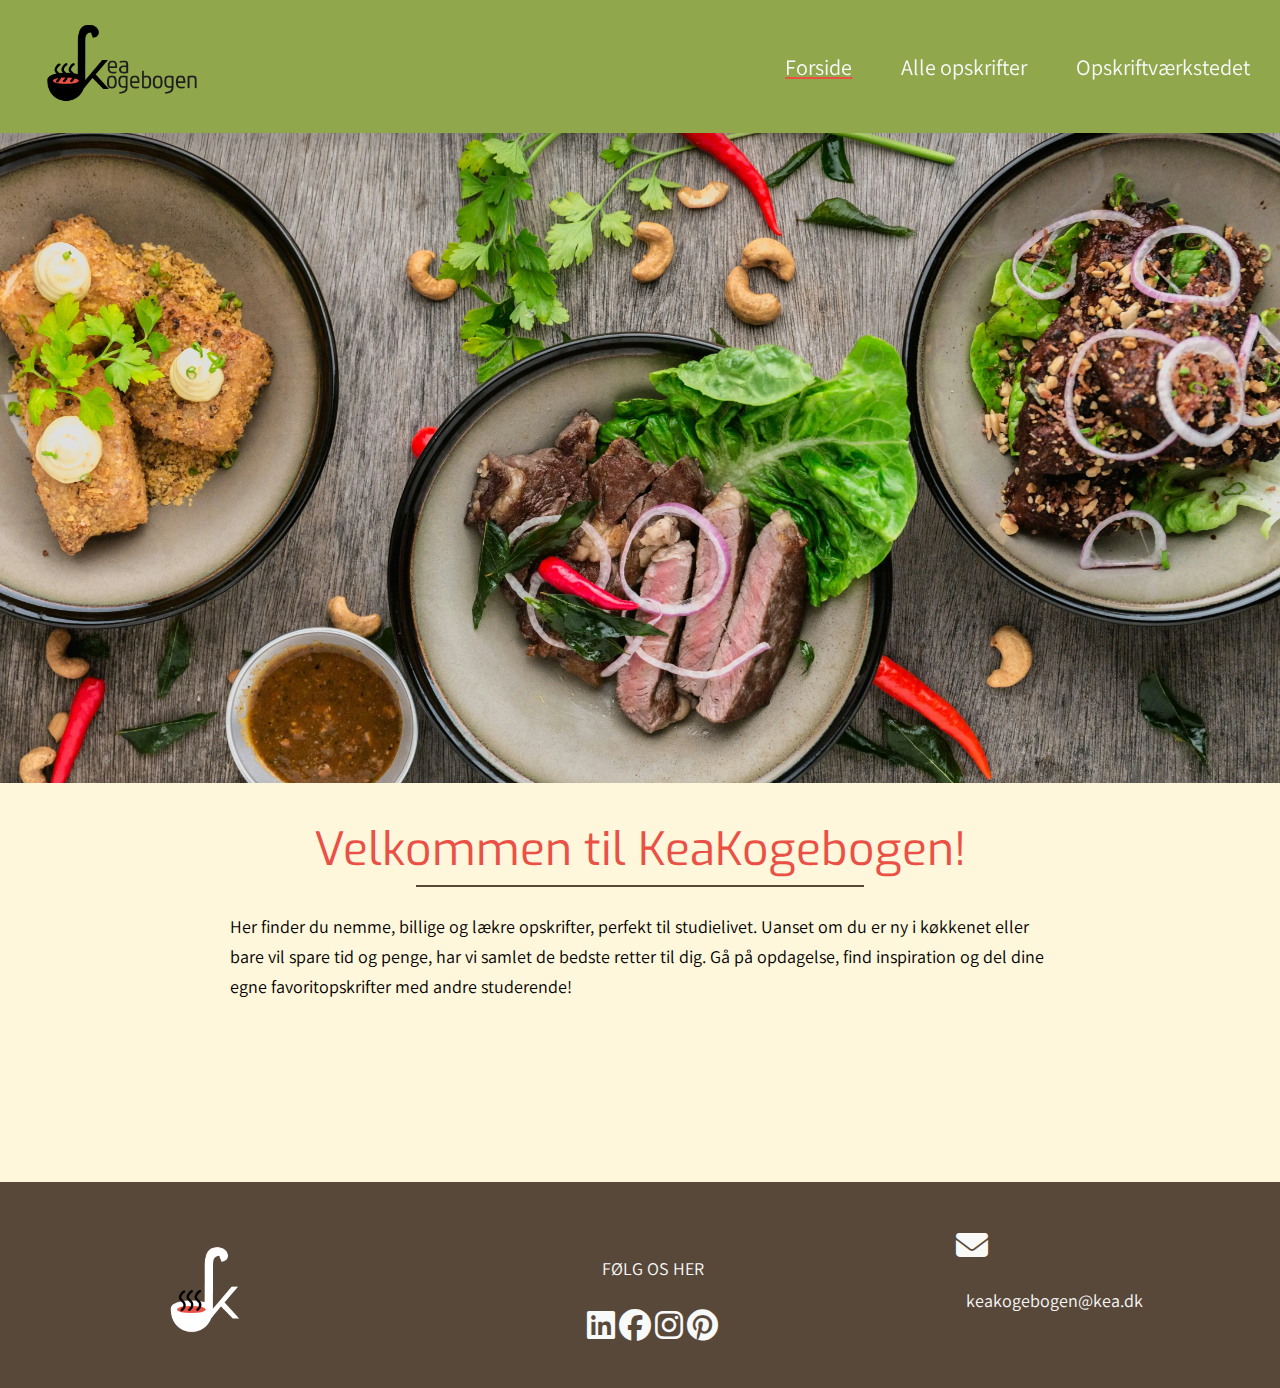
==== commit 913222a6: "add favicon og navn på sider" ====
--- a/index.html
+++ b/index.html
@@ -5,6 +5,7 @@
     <meta charset="UTF-8">
     <meta name="viewport" content="width=device-width, initial-scale=1.0">
     <title>KeaKogebogen</title>
+    <link rel="icon" href="assets/img/favicon.svg">
     <link rel="stylesheet" href="./css/faeles.css">
     <link rel="stylesheet" href="./css/index.css">
     <script src="js/index.js" defer></script>
--- a/css/index.css
+++ b/css/index.css
@@ -16,7 +16,7 @@
 
 .grid_1-1-1-1 {
   display: grid;
-  grid-template-columns: repeat(auto-fit, minmax(300px, 2fr));
+  grid-template-columns: repeat(auto-fit, minmax(250px, 2fr));
   gap: 20px;
   margin-top: 80px;
   margin-bottom: 100px;
@@ -64,3 +64,7 @@
   width: 100%;
   object-fit: cover;
 }
+
+p {
+  margin: 25px 10px;
+}
